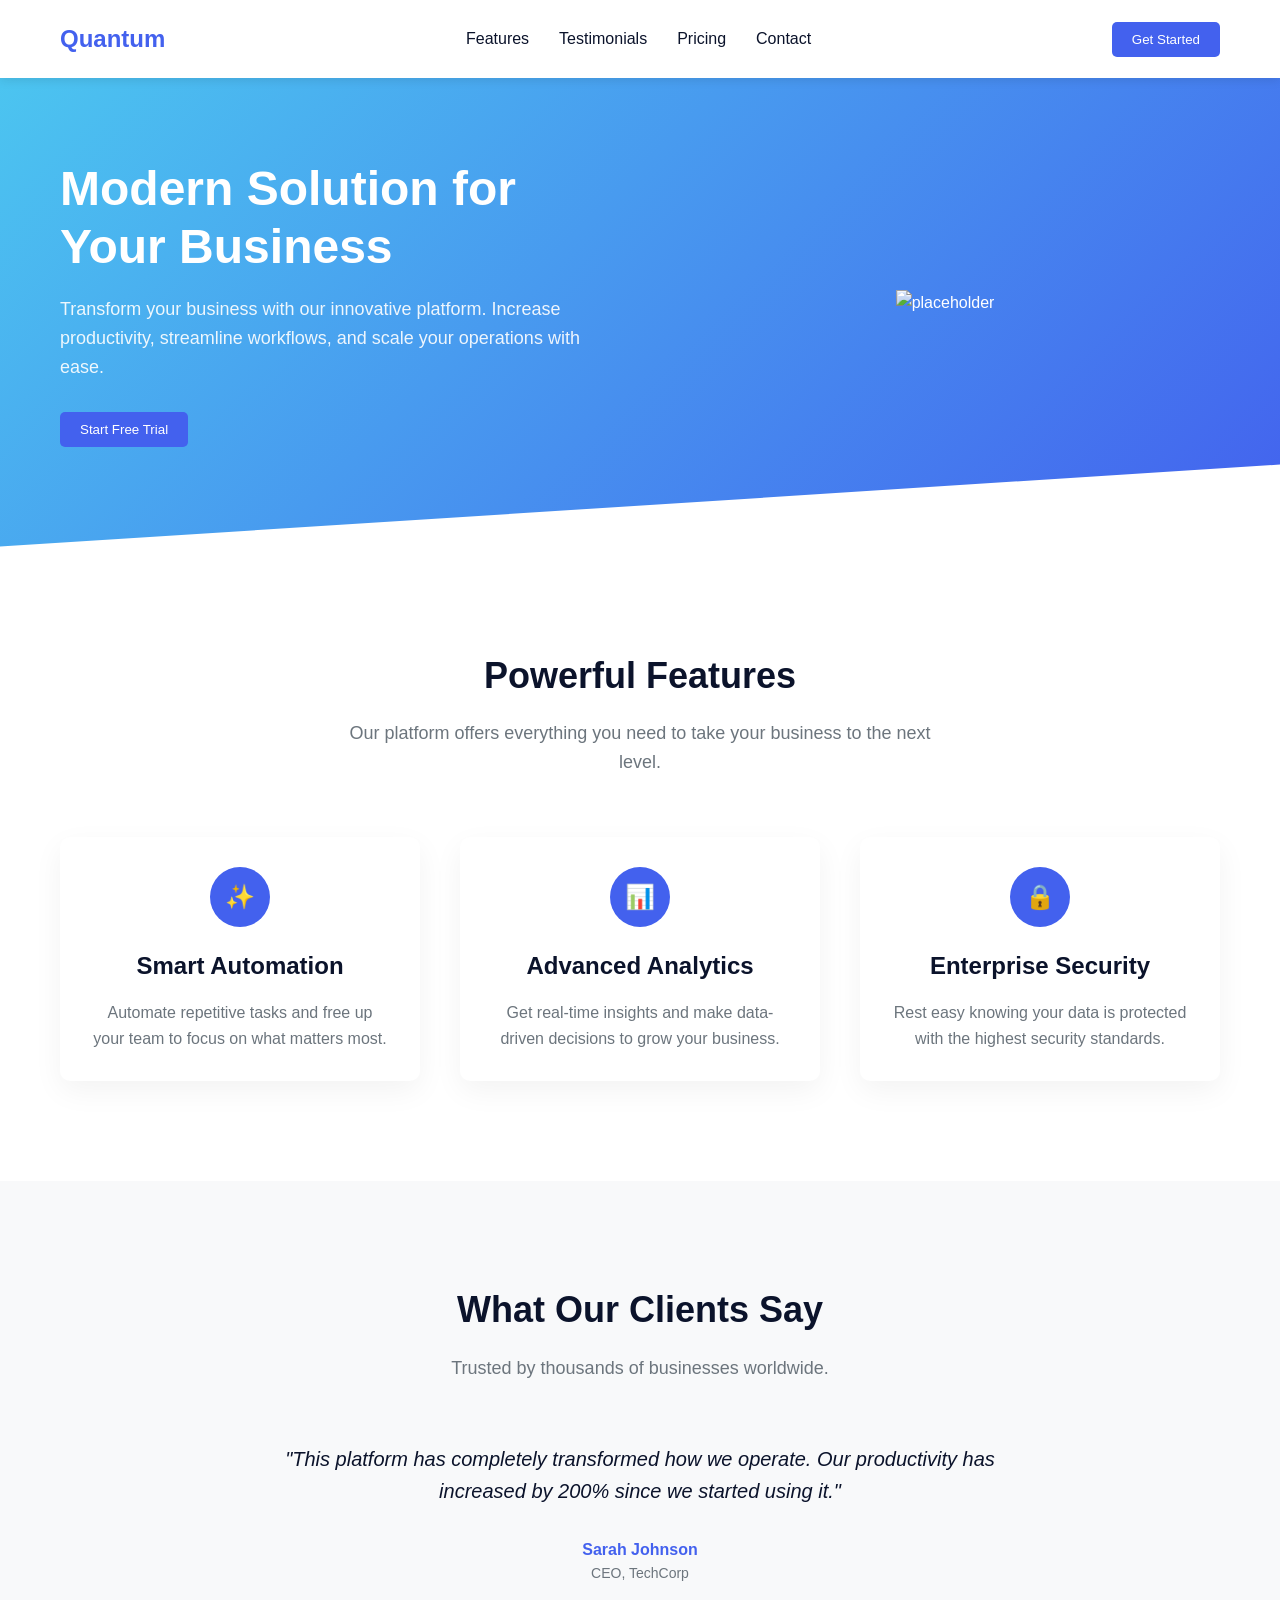
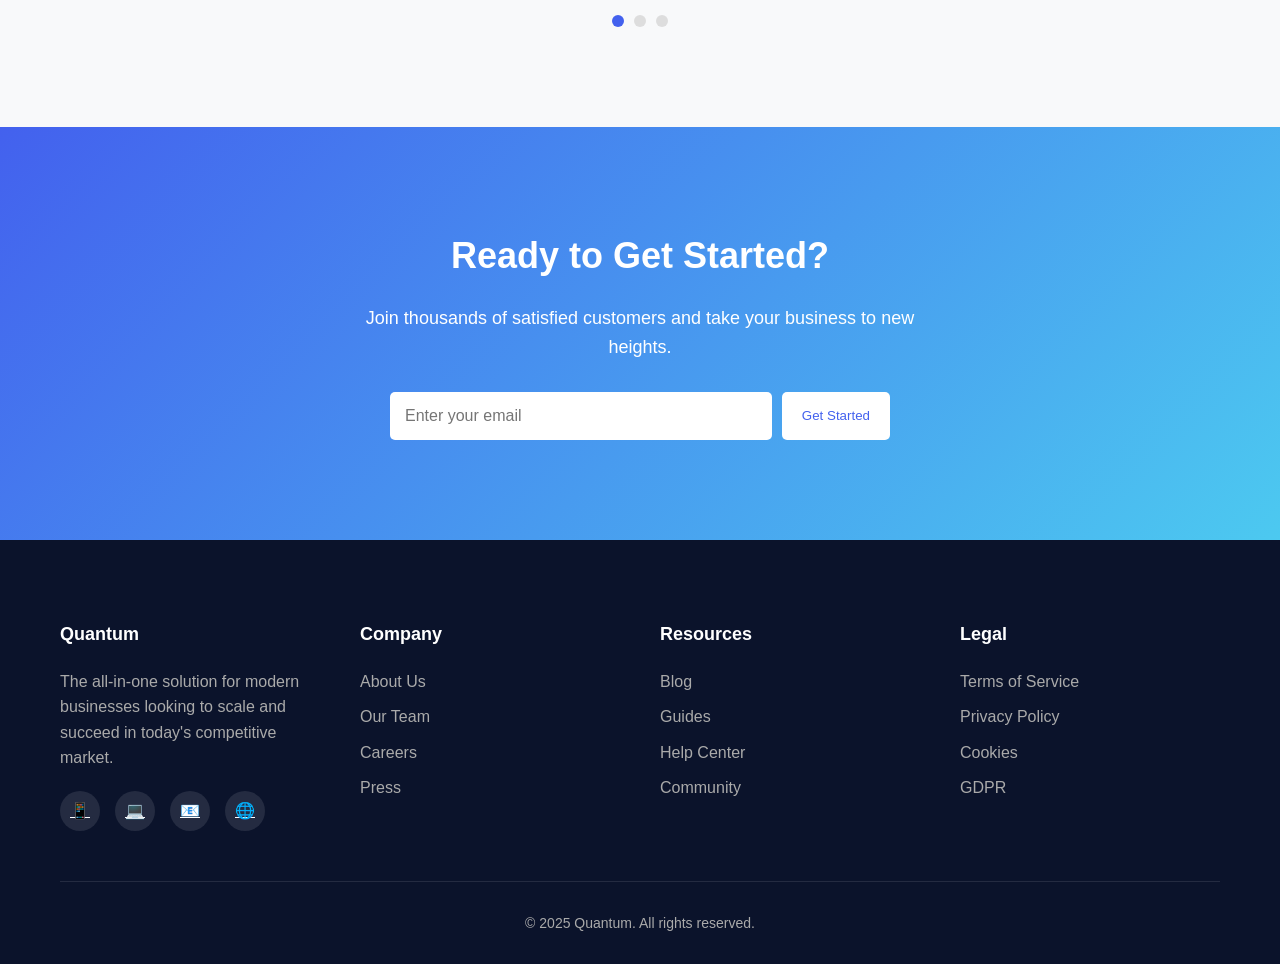
==== data/test_html.html @ 2ed87742 "a.m start" ====
<!DOCTYPE html>
<html lang="en">

<head>
  <meta charset="UTF-8">
  <meta name="viewport" content="width=device-width, initial-scale=1.0">
  <title>Modern Landing Page</title>
  <style>
    /* Reset and base styles */
    * {
      margin: 0;
      padding: 0;
      box-sizing: border-box;
      font-family: 'Inter', -apple-system, BlinkMacSystemFont, 'Segoe UI', Roboto, Oxygen, Ubuntu, Cantarell, 'Open Sans', 'Helvetica Neue', sans-serif;
    }

    :root {
      --primary: #4361ee;
      --primary-light: #4cc9f0;
      --dark: #0b132b;
      --gray: #6c757d;
      --light: #f8f9fa;
      --success: #2ecc71;
    }

    body {
      color: var(--dark);
      line-height: 1.6;
      overflow-x: hidden;
    }

    /* Header */
    header {
      background-color: white;
      box-shadow: 0 2px 10px rgba(0, 0, 0, 0.1);
      position: fixed;
      width: 100%;
      top: 0;
      z-index: 1000;
    }

    .container {
      max-width: 1200px;
      margin: 0 auto;
      padding: 0 20px;
    }

    nav {
      display: flex;
      justify-content: space-between;
      align-items: center;
      padding: 20px 0;
    }

    .logo {
      font-size: 24px;
      font-weight: 700;
      color: var(--primary);
      text-decoration: none;
    }

    .nav-links {
      display: flex;
      gap: 30px;
    }

    .nav-links a {
      text-decoration: none;
      color: var(--dark);
      font-weight: 500;
      transition: color 0.3s;
    }

    .nav-links a:hover {
      color: var(--primary);
    }

    .btn {
      background-color: var(--primary);
      color: white;
      padding: 10px 20px;
      border-radius: 5px;
      font-weight: 500;
      border: none;
      cursor: pointer;
      transition: all 0.3s;
    }

    .btn:hover {
      background-color: var(--primary-light);
      transform: translateY(-2px);
    }

    /* Hero section */
    .hero {
      padding: 160px 0 100px;
      background: linear-gradient(135deg, var(--primary-light) 0%, var(--primary) 100%);
      color: white;
      clip-path: polygon(0 0, 100% 0, 100% 85%, 0 100%);
    }

    .hero-content {
      display: flex;
      align-items: center;
      justify-content: space-between;
      gap: 60px;
    }

    .hero-text {
      flex: 1;
    }

    .hero-text h1 {
      font-size: 48px;
      font-weight: 800;
      margin-bottom: 20px;
      line-height: 1.2;
    }

    .hero-text p {
      font-size: 18px;
      margin-bottom: 30px;
      opacity: 0.9;
    }

    .hero-img {
      flex: 1;
      display: flex;
      justify-content: center;
    }

    .hero-img img {
      max-width: 100%;
      animation: float 3s ease-in-out infinite;
    }

    @keyframes float {
      0% {
        transform: translateY(0px);
      }

      50% {
        transform: translateY(-20px);
      }

      100% {
        transform: translateY(0px);
      }
    }

    /* Features section */
    .features {
      padding: 100px 0;
      background-color: white;
    }

    .section-title {
      text-align: center;
      margin-bottom: 60px;
    }

    .section-title h2 {
      font-size: 36px;
      font-weight: 700;
      margin-bottom: 15px;
      color: var(--dark);
    }

    .section-title p {
      font-size: 18px;
      color: var(--gray);
      max-width: 600px;
      margin: 0 auto;
    }

    .features-grid {
      display: grid;
      grid-template-columns: repeat(auto-fit, minmax(300px, 1fr));
      gap: 40px;
    }

    .feature-card {
      background-color: white;
      border-radius: 10px;
      padding: 30px;
      box-shadow: 0 10px 30px rgba(0, 0, 0, 0.05);
      transition: all 0.3s;
      text-align: center;
    }

    .feature-card:hover {
      transform: translateY(-10px);
      box-shadow: 0 15px 30px rgba(0, 0, 0, 0.1);
    }

    .feature-icon {
      width: 60px;
      height: 60px;
      background-color: var(--primary);
      color: white;
      display: flex;
      align-items: center;
      justify-content: center;
      border-radius: 50%;
      margin: 0 auto 20px;
      font-size: 24px;
    }

    .feature-card h3 {
      font-size: 24px;
      margin-bottom: 15px;
      font-weight: 600;
    }

    .feature-card p {
      color: var(--gray);
    }

    /* Testimonials */
    .testimonials {
      padding: 100px 0;
      background-color: var(--light);
    }

    .testimonial-slider {
      max-width: 800px;
      margin: 0 auto;
      position: relative;
    }

    .testimonial {
      text-align: center;
      padding: 0 20px;
    }

    .testimonial-text {
      font-size: 20px;
      font-style: italic;
      margin-bottom: 30px;
      color: var(--dark);
    }

    .testimonial-author {
      font-weight: 600;
      color: var(--primary);
    }

    .testimonial-company {
      color: var(--gray);
      font-size: 14px;
    }

    .dots {
      display: flex;
      justify-content: center;
      margin-top: 30px;
      gap: 10px;
    }

    .dot {
      width: 12px;
      height: 12px;
      background-color: #ddd;
      border-radius: 50%;
      cursor: pointer;
      transition: all 0.3s;
    }

    .dot.active {
      background-color: var(--primary);
    }

    /* CTA section */
    .cta {
      padding: 100px 0;
      background: linear-gradient(135deg, var(--primary) 0%, var(--primary-light) 100%);
      color: white;
      text-align: center;
    }

    .cta h2 {
      font-size: 36px;
      font-weight: 700;
      margin-bottom: 20px;
    }

    .cta p {
      font-size: 18px;
      margin-bottom: 30px;
      max-width: 600px;
      margin-left: auto;
      margin-right: auto;
    }

    .btn-white {
      background-color: white;
      color: var(--primary);
    }

    .btn-white:hover {
      background-color: var(--light);
    }

    .email-form {
      max-width: 500px;
      margin: 0 auto;
      display: flex;
      gap: 10px;
    }

    .email-form input {
      flex: 1;
      padding: 15px;
      border-radius: 5px;
      border: none;
      font-size: 16px;
    }

    /* Footer */
    footer {
      background-color: var(--dark);
      color: white;
      padding: 80px 0 30px;
    }

    .footer-content {
      display: grid;
      grid-template-columns: repeat(auto-fit, minmax(200px, 1fr));
      gap: 40px;
      margin-bottom: 50px;
    }

    .footer-column h3 {
      font-size: 18px;
      margin-bottom: 20px;
      font-weight: 600;
    }

    .footer-column ul {
      list-style: none;
    }

    .footer-column ul li {
      margin-bottom: 10px;
    }

    .footer-column ul li a {
      color: #aaa;
      text-decoration: none;
      transition: color 0.3s;
    }

    .footer-column ul li a:hover {
      color: white;
    }

    .footer-column p {
      color: #aaa;
      margin-bottom: 20px;
    }

    .social-links {
      display: flex;
      gap: 15px;
    }

    .social-links a {
      color: white;
      background-color: rgba(255, 255, 255, 0.1);
      width: 40px;
      height: 40px;
      border-radius: 50%;
      display: flex;
      align-items: center;
      justify-content: center;
      transition: all 0.3s;
    }

    .social-links a:hover {
      background-color: var(--primary);
    }

    .footer-bottom {
      text-align: center;
      padding-top: 30px;
      border-top: 1px solid rgba(255, 255, 255, 0.1);
      color: #aaa;
      font-size: 14px;
    }

    /* Mobile Responsive */
    .menu-toggle {
      display: none;
      flex-direction: column;
      cursor: pointer;
    }

    .bar {
      width: 25px;
      height: 3px;
      background-color: var(--dark);
      margin: 3px 0;
      transition: all 0.3s;
    }

    @media (max-width: 992px) {
      .hero-content {
        flex-direction: column;
        text-align: center;
      }

      .hero-text h1 {
        font-size: 36px;
      }
    }

    @media (max-width: 768px) {
      .menu-toggle {
        display: flex;
      }

      .nav-links {
        position: fixed;
        top: 70px;
        left: 0;
        background-color: white;
        width: 100%;
        flex-direction: column;
        align-items: center;
        padding: 20px 0;
        gap: 15px;
        box-shadow: 0 5px 10px rgba(0, 0, 0, 0.1);
        transform: translateY(-150%);
        transition: transform 0.3s;
      }

      .nav-links.active {
        transform: translateY(0);
      }

      .hero {
        padding: 130px 0 80px;
      }

      .features-grid {
        grid-template-columns: 1fr;
      }

      .email-form {
        flex-direction: column;
      }
    }
  </style>
</head>

<body>
  <!-- Header & Navigation -->
  <header>
    <div class="container">
      <nav>
        <a href="#" class="logo">Quantum</a>
        <div class="menu-toggle" id="menuToggle">
          <span class="bar"></span>
          <span class="bar"></span>
          <span class="bar"></span>
        </div>
        <div class="nav-links" id="navLinks">
          <a href="#features">Features</a>
          <a href="#testimonials">Testimonials</a>
          <a href="#pricing">Pricing</a>
          <a href="#contact">Contact</a>
        </div>
        <button class="btn">Get Started</button>
      </nav>
    </div>
  </header>

  <!-- Hero Section -->
  <section class="hero">
    <div class="container">
      <div class="hero-content">
        <div class="hero-text">
          <h1>Modern Solution for Your Business</h1>
          <p>Transform your business with our innovative platform. Increase productivity, streamline workflows, and
            scale your operations with ease.</p>
          <button class="btn">Start Free Trial</button>
        </div>
        <div class="hero-img">
          <img src="/api/placeholder/600/400" alt="placeholder" />
        </div>
      </div>
    </div>
  </section>

  <!-- Features Section -->
  <section class="features" id="features">
    <div class="container">
      <div class="section-title">
        <h2>Powerful Features</h2>
        <p>Our platform offers everything you need to take your business to the next level.</p>
      </div>
      <div class="features-grid">
        <div class="feature-card">
          <div class="feature-icon">✨</div>
          <h3>Smart Automation</h3>
          <p>Automate repetitive tasks and free up your team to focus on what matters most.</p>
        </div>
        <div class="feature-card">
          <div class="feature-icon">📊</div>
          <h3>Advanced Analytics</h3>
          <p>Get real-time insights and make data-driven decisions to grow your business.</p>
        </div>
        <div class="feature-card">
          <div class="feature-icon">🔒</div>
          <h3>Enterprise Security</h3>
          <p>Rest easy knowing your data is protected with the highest security standards.</p>
        </div>
      </div>
    </div>
  </section>

  <!-- Testimonials Section -->
  <section class="testimonials" id="testimonials">
    <div class="container">
      <div class="section-title">
        <h2>What Our Clients Say</h2>
        <p>Trusted by thousands of businesses worldwide.</p>
      </div>
      <div class="testimonial-slider">
        <div class="testimonial active">
          <p class="testimonial-text">"This platform has completely transformed how we operate. Our productivity has
            increased by 200% since we started using it."</p>
          <p class="testimonial-author">Sarah Johnson</p>
          <p class="testimonial-company">CEO, TechCorp</p>
        </div>
        <div class="dots">
          <div class="dot active"></div>
          <div class="dot"></div>
          <div class="dot"></div>
        </div>
      </div>
    </div>
  </section>

  <!-- CTA Section -->
  <section class="cta">
    <div class="container">
      <h2>Ready to Get Started?</h2>
      <p>Join thousands of satisfied customers and take your business to new heights.</p>
      <form class="email-form">
        <input type="email" placeholder="Enter your email" required>
        <button type="submit" class="btn btn-white">Get Started</button>
      </form>
    </div>
  </section>

  <!-- Footer -->
  <footer>
    <div class="container">
      <div class="footer-content">
        <div class="footer-column">
          <h3>Quantum</h3>
          <p>The all-in-one solution for modern businesses looking to scale and succeed in today's competitive market.
          </p>
          <div class="social-links">
            <a href="#">📱</a>
            <a href="#">💻</a>
            <a href="#">📧</a>
            <a href="#">🌐</a>
          </div>
        </div>
        <div class="footer-column">
          <h3>Company</h3>
          <ul>
            <li><a href="#">About Us</a></li>
            <li><a href="#">Our Team</a></li>
            <li><a href="#">Careers</a></li>
            <li><a href="#">Press</a></li>
          </ul>
        </div>
        <div class="footer-column">
          <h3>Resources</h3>
          <ul>
            <li><a href="#">Blog</a></li>
            <li><a href="#">Guides</a></li>
            <li><a href="#">Help Center</a></li>
            <li><a href="#">Community</a></li>
          </ul>
        </div>
        <div class="footer-column">
          <h3>Legal</h3>
          <ul>
            <li><a href="#">Terms of Service</a></li>
            <li><a href="#">Privacy Policy</a></li>
            <li><a href="#">Cookies</a></li>
            <li><a href="#">GDPR</a></li>
          </ul>
        </div>
      </div>
      <div class="footer-bottom">
        <p>&copy; 2025 Quantum. All rights reserved.</p>
      </div>
    </div>
  </footer>

  <script>
    // Mobile menu toggle
    const menuToggle = document.getElementById('menuToggle');
    const navLinks = document.getElementById('navLinks');

    menuToggle.addEventListener('click', () => {
      navLinks.classList.toggle('active');
    });

    // Simple testimonial slider
    const dots = document.querySelectorAll('.dot');
    const testimonials = document.querySelectorAll('.testimonial');

    dots.forEach((dot, index) => {
      dot.addEventListener('click', () => {
        // Remove active class from all dots and testimonials
        dots.forEach(d => d.classList.remove('active'));
        testimonials.forEach(t => t.classList.remove('active'));

        // Add active class to clicked dot and corresponding testimonial
        dot.classList.add('active');
        if (testimonials[index]) {
          testimonials[index].classList.add('active');
        }
      });
    });

    // Smooth scrolling for anchor links
    document.querySelectorAll('a[href^="#"]').forEach(anchor => {
      anchor.addEventListener('click', function (e) {
        e.preventDefault();

        const targetId = this.getAttribute('href');
        if (targetId === '#') return;

        const targetElement = document.querySelector(targetId);
        if (targetElement) {
          window.scrollTo({
            top: targetElement.offsetTop - 80,
            behavior: 'smooth'
          });

          // Close mobile menu if open
          navLinks.classList.remove('active');
        }
      });
    });
  </script>
</body>

</html>
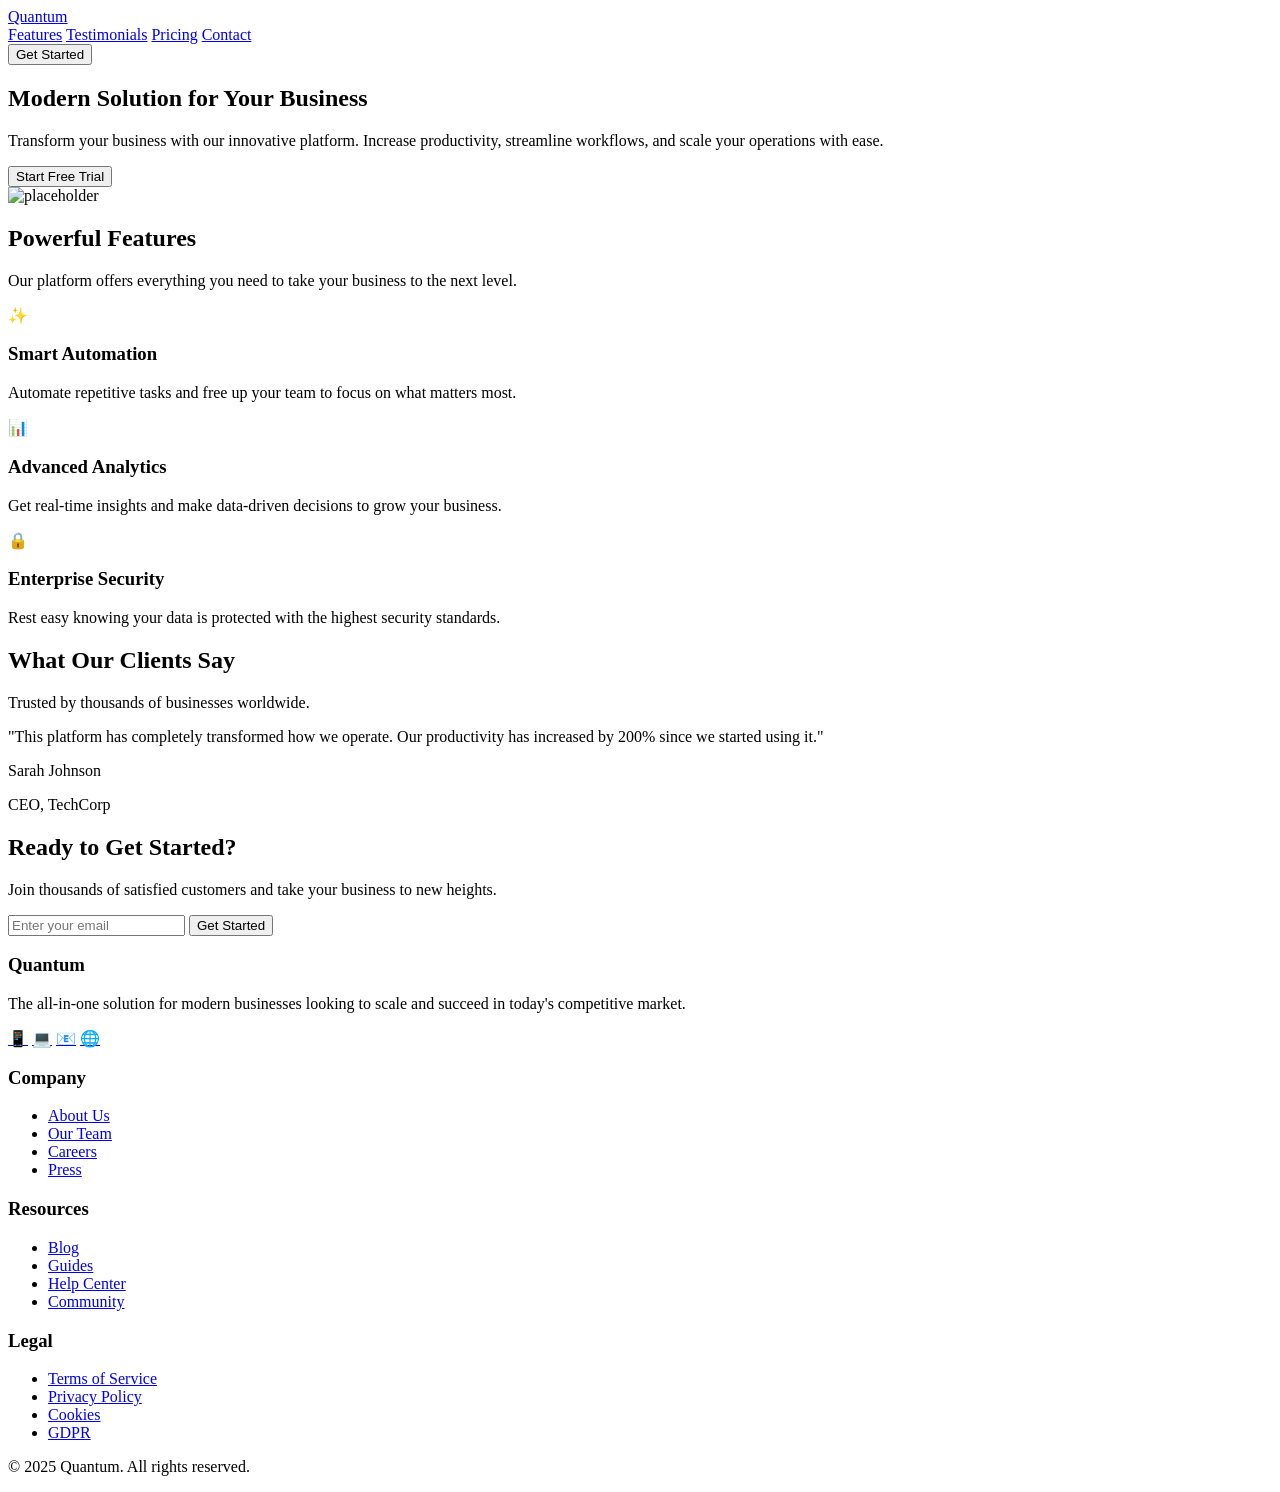
==== commit 7c9fa029: "single llm" ====
--- a/data/test_html.html
+++ b/data/test_html.html
@@ -5,453 +5,7 @@
   <meta charset="UTF-8">
   <meta name="viewport" content="width=device-width, initial-scale=1.0">
   <title>Modern Landing Page</title>
-  <style>
-    /* Reset and base styles */
-    * {
-      margin: 0;
-      padding: 0;
-      box-sizing: border-box;
-      font-family: 'Inter', -apple-system, BlinkMacSystemFont, 'Segoe UI', Roboto, Oxygen, Ubuntu, Cantarell, 'Open Sans', 'Helvetica Neue', sans-serif;
-    }
-
-    :root {
-      --primary: #4361ee;
-      --primary-light: #4cc9f0;
-      --dark: #0b132b;
-      --gray: #6c757d;
-      --light: #f8f9fa;
-      --success: #2ecc71;
-    }
-
-    body {
-      color: var(--dark);
-      line-height: 1.6;
-      overflow-x: hidden;
-    }
-
-    /* Header */
-    header {
-      background-color: white;
-      box-shadow: 0 2px 10px rgba(0, 0, 0, 0.1);
-      position: fixed;
-      width: 100%;
-      top: 0;
-      z-index: 1000;
-    }
-
-    .container {
-      max-width: 1200px;
-      margin: 0 auto;
-      padding: 0 20px;
-    }
-
-    nav {
-      display: flex;
-      justify-content: space-between;
-      align-items: center;
-      padding: 20px 0;
-    }
-
-    .logo {
-      font-size: 24px;
-      font-weight: 700;
-      color: var(--primary);
-      text-decoration: none;
-    }
-
-    .nav-links {
-      display: flex;
-      gap: 30px;
-    }
-
-    .nav-links a {
-      text-decoration: none;
-      color: var(--dark);
-      font-weight: 500;
-      transition: color 0.3s;
-    }
-
-    .nav-links a:hover {
-      color: var(--primary);
-    }
-
-    .btn {
-      background-color: var(--primary);
-      color: white;
-      padding: 10px 20px;
-      border-radius: 5px;
-      font-weight: 500;
-      border: none;
-      cursor: pointer;
-      transition: all 0.3s;
-    }
-
-    .btn:hover {
-      background-color: var(--primary-light);
-      transform: translateY(-2px);
-    }
-
-    /* Hero section */
-    .hero {
-      padding: 160px 0 100px;
-      background: linear-gradient(135deg, var(--primary-light) 0%, var(--primary) 100%);
-      color: white;
-      clip-path: polygon(0 0, 100% 0, 100% 85%, 0 100%);
-    }
-
-    .hero-content {
-      display: flex;
-      align-items: center;
-      justify-content: space-between;
-      gap: 60px;
-    }
-
-    .hero-text {
-      flex: 1;
-    }
-
-    .hero-text h1 {
-      font-size: 48px;
-      font-weight: 800;
-      margin-bottom: 20px;
-      line-height: 1.2;
-    }
-
-    .hero-text p {
-      font-size: 18px;
-      margin-bottom: 30px;
-      opacity: 0.9;
-    }
-
-    .hero-img {
-      flex: 1;
-      display: flex;
-      justify-content: center;
-    }
-
-    .hero-img img {
-      max-width: 100%;
-      animation: float 3s ease-in-out infinite;
-    }
-
-    @keyframes float {
-      0% {
-        transform: translateY(0px);
-      }
-
-      50% {
-        transform: translateY(-20px);
-      }
-
-      100% {
-        transform: translateY(0px);
-      }
-    }
-
-    /* Features section */
-    .features {
-      padding: 100px 0;
-      background-color: white;
-    }
-
-    .section-title {
-      text-align: center;
-      margin-bottom: 60px;
-    }
-
-    .section-title h2 {
-      font-size: 36px;
-      font-weight: 700;
-      margin-bottom: 15px;
-      color: var(--dark);
-    }
-
-    .section-title p {
-      font-size: 18px;
-      color: var(--gray);
-      max-width: 600px;
-      margin: 0 auto;
-    }
-
-    .features-grid {
-      display: grid;
-      grid-template-columns: repeat(auto-fit, minmax(300px, 1fr));
-      gap: 40px;
-    }
-
-    .feature-card {
-      background-color: white;
-      border-radius: 10px;
-      padding: 30px;
-      box-shadow: 0 10px 30px rgba(0, 0, 0, 0.05);
-      transition: all 0.3s;
-      text-align: center;
-    }
-
-    .feature-card:hover {
-      transform: translateY(-10px);
-      box-shadow: 0 15px 30px rgba(0, 0, 0, 0.1);
-    }
-
-    .feature-icon {
-      width: 60px;
-      height: 60px;
-      background-color: var(--primary);
-      color: white;
-      display: flex;
-      align-items: center;
-      justify-content: center;
-      border-radius: 50%;
-      margin: 0 auto 20px;
-      font-size: 24px;
-    }
-
-    .feature-card h3 {
-      font-size: 24px;
-      margin-bottom: 15px;
-      font-weight: 600;
-    }
-
-    .feature-card p {
-      color: var(--gray);
-    }
-
-    /* Testimonials */
-    .testimonials {
-      padding: 100px 0;
-      background-color: var(--light);
-    }
-
-    .testimonial-slider {
-      max-width: 800px;
-      margin: 0 auto;
-      position: relative;
-    }
-
-    .testimonial {
-      text-align: center;
-      padding: 0 20px;
-    }
-
-    .testimonial-text {
-      font-size: 20px;
-      font-style: italic;
-      margin-bottom: 30px;
-      color: var(--dark);
-    }
-
-    .testimonial-author {
-      font-weight: 600;
-      color: var(--primary);
-    }
-
-    .testimonial-company {
-      color: var(--gray);
-      font-size: 14px;
-    }
-
-    .dots {
-      display: flex;
-      justify-content: center;
-      margin-top: 30px;
-      gap: 10px;
-    }
-
-    .dot {
-      width: 12px;
-      height: 12px;
-      background-color: #ddd;
-      border-radius: 50%;
-      cursor: pointer;
-      transition: all 0.3s;
-    }
-
-    .dot.active {
-      background-color: var(--primary);
-    }
-
-    /* CTA section */
-    .cta {
-      padding: 100px 0;
-      background: linear-gradient(135deg, var(--primary) 0%, var(--primary-light) 100%);
-      color: white;
-      text-align: center;
-    }
-
-    .cta h2 {
-      font-size: 36px;
-      font-weight: 700;
-      margin-bottom: 20px;
-    }
-
-    .cta p {
-      font-size: 18px;
-      margin-bottom: 30px;
-      max-width: 600px;
-      margin-left: auto;
-      margin-right: auto;
-    }
-
-    .btn-white {
-      background-color: white;
-      color: var(--primary);
-    }
-
-    .btn-white:hover {
-      background-color: var(--light);
-    }
-
-    .email-form {
-      max-width: 500px;
-      margin: 0 auto;
-      display: flex;
-      gap: 10px;
-    }
-
-    .email-form input {
-      flex: 1;
-      padding: 15px;
-      border-radius: 5px;
-      border: none;
-      font-size: 16px;
-    }
-
-    /* Footer */
-    footer {
-      background-color: var(--dark);
-      color: white;
-      padding: 80px 0 30px;
-    }
-
-    .footer-content {
-      display: grid;
-      grid-template-columns: repeat(auto-fit, minmax(200px, 1fr));
-      gap: 40px;
-      margin-bottom: 50px;
-    }
-
-    .footer-column h3 {
-      font-size: 18px;
-      margin-bottom: 20px;
-      font-weight: 600;
-    }
-
-    .footer-column ul {
-      list-style: none;
-    }
-
-    .footer-column ul li {
-      margin-bottom: 10px;
-    }
-
-    .footer-column ul li a {
-      color: #aaa;
-      text-decoration: none;
-      transition: color 0.3s;
-    }
-
-    .footer-column ul li a:hover {
-      color: white;
-    }
-
-    .footer-column p {
-      color: #aaa;
-      margin-bottom: 20px;
-    }
-
-    .social-links {
-      display: flex;
-      gap: 15px;
-    }
-
-    .social-links a {
-      color: white;
-      background-color: rgba(255, 255, 255, 0.1);
-      width: 40px;
-      height: 40px;
-      border-radius: 50%;
-      display: flex;
-      align-items: center;
-      justify-content: center;
-      transition: all 0.3s;
-    }
-
-    .social-links a:hover {
-      background-color: var(--primary);
-    }
-
-    .footer-bottom {
-      text-align: center;
-      padding-top: 30px;
-      border-top: 1px solid rgba(255, 255, 255, 0.1);
-      color: #aaa;
-      font-size: 14px;
-    }
-
-    /* Mobile Responsive */
-    .menu-toggle {
-      display: none;
-      flex-direction: column;
-      cursor: pointer;
-    }
-
-    .bar {
-      width: 25px;
-      height: 3px;
-      background-color: var(--dark);
-      margin: 3px 0;
-      transition: all 0.3s;
-    }
-
-    @media (max-width: 992px) {
-      .hero-content {
-        flex-direction: column;
-        text-align: center;
-      }
-
-      .hero-text h1 {
-        font-size: 36px;
-      }
-    }
-
-    @media (max-width: 768px) {
-      .menu-toggle {
-        display: flex;
-      }
-
-      .nav-links {
-        position: fixed;
-        top: 70px;
-        left: 0;
-        background-color: white;
-        width: 100%;
-        flex-direction: column;
-        align-items: center;
-        padding: 20px 0;
-        gap: 15px;
-        box-shadow: 0 5px 10px rgba(0, 0, 0, 0.1);
-        transform: translateY(-150%);
-        transition: transform 0.3s;
-      }
-
-      .nav-links.active {
-        transform: translateY(0);
-      }
-
-      .hero {
-        padding: 130px 0 80px;
-      }
-
-      .features-grid {
-        grid-template-columns: 1fr;
-      }
-
-      .email-form {
-        flex-direction: column;
-      }
-    }
-  </style>
-</head>
+  
 
 <body>
   <!-- Header & Navigation -->
